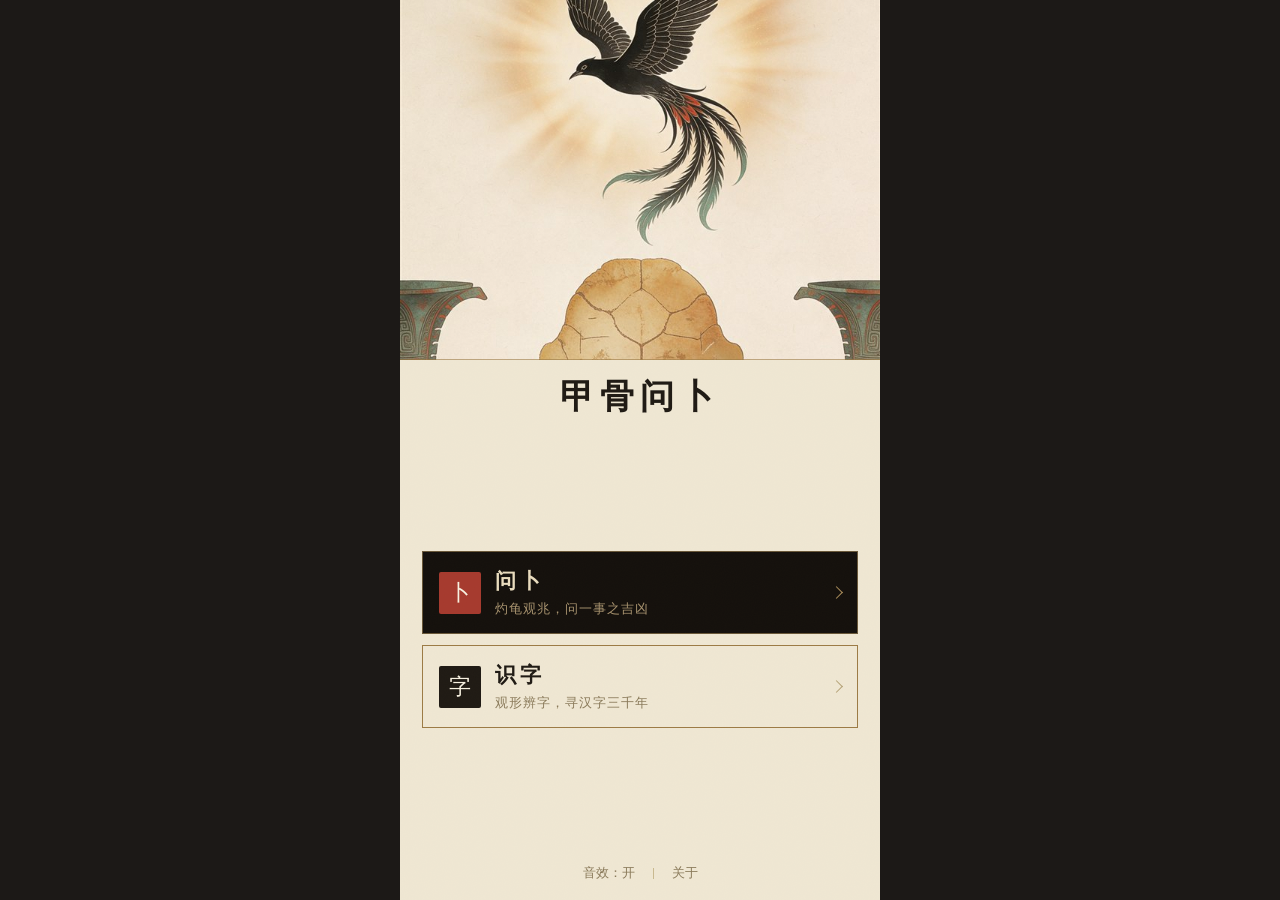
==== index.html @ 4c202cb7 "甲骨问卜：殷墟甲骨文互动 H5 初始提交 - 问卜：命龟/灼龟/卜辞三屏玄漆夜祭暗调，只问吉凶不算命 - 识字：12 字四选一 + 拓印 + 五阶段字形流变 - 零框架零外部 JS 库，两种 750x" ====
<!DOCTYPE html>
<html lang="zh-CN">
<head>
<meta charset="UTF-8">
<meta name="viewport" content="width=device-width, initial-scale=1.0, maximum-scale=1.0, user-scalable=no">
<title>甲骨问卜</title>
<link rel="stylesheet" href="css/style.css">
</head>
<body>
<div id="app">

  <!-- 首页 · 双门户 -->
  <section class="screen active" id="s-home">
    <div class="home-art">
      <img src="img/hero.jpg" alt="玄鸟与龟甲">
    </div>
    <div class="home-body">
      <div class="htitle">甲骨问卜</div>
      <div class="doors">
        <div class="door night-door" id="door-divine">
          <span class="dseal">卜</span>
          <div class="d-text"><b>问卜</b><span>灼龟观兆，问一事之吉凶</span></div>
        </div>
        <div class="door" id="door-quiz">
          <span class="dseal ink">字</span>
          <div class="d-text"><b>识字</b><span>观形辨字，寻汉字三千年</span></div>
        </div>
      </div>
      <div class="home-tools">
        <span id="btn-sound">音效：开</span><i></i><span id="btn-about">关于</span>
      </div>
    </div>
  </section>

  <!-- 问卜 · 命龟 -->
  <section class="screen night" id="s-d-ask">
    <div class="topline"><span class="go-home" id="ask-home">返回</span><span>问卜</span><span></span></div>
    <div class="steps"><span class="cur">命龟</span><i></i><span>灼龟</span><i></i><span>卜辞</span></div>
    <div class="d-lead">
      <h3>述所问于龟</h3>
      <p>殷人卜以决疑：先于心中默念所问之事，告于龟灵，谓之“命龟”。<br>
      所问止于你心，不必说出。可择一事类，随卜辞刻记。</p>
    </div>
    <div class="d-cats" id="d-cats"></div>
    <button class="btn ink" id="btn-charge">命 龟</button>
    <div class="d-foot">只问吉凶，不算命</div>
  </section>

  <!-- 问卜 · 灼龟 -->
  <section class="screen night" id="s-d-burn">
    <div class="burn-dim" id="burn-dim"></div>
    <div class="topline"><span id="burn-cat">问卜</span><span>灼龟</span><span></span></div>
    <div class="steps"><span class="done">命龟</span><i></i><span class="cur">灼龟</span><i></i><span>卜辞</span></div>
    <div class="q-prompt" id="burn-hint">按住龟甲，施以火炷</div>
    <div class="burn-stage" id="burn-stage">
      <span class="tk tl"></span><span class="tk tr"></span>
      <span class="tk bl"></span><span class="tk br"></span>
      <img class="burn-shell" src="img/shell-dark.jpg" alt="龟腹甲">
      <div class="heatglow"></div>
      <canvas class="burn-fx" id="burn-fx"></canvas>
      <svg class="burn-crack" id="burn-crack" viewBox="0 0 200 200" preserveAspectRatio="none"></svg>
      <i class="burn-flash" id="burn-flash"></i>
    </div>
    <div class="heat-meter" id="heat-meter"><i id="heat-fill"></i></div>
    <div class="burn-say" id="burn-verdict">
      <span class="bsay-prefix">占曰</span><span id="burn-verdict-v"></span>
    </div>
  </section>

  <!-- 问卜 · 卜辞 -->
  <section class="screen night" id="s-d-result">
    <div class="topline"><span class="go-home" id="oracle-home">返回</span><span>甲骨问卜·卜辞</span><span></span></div>
    <div class="steps"><span class="done">命龟</span><i></i><span class="done">灼龟</span><i></i><span class="cur">卜辞</span></div>
    <div class="oracle-bg"><img src="img/oracle-bg.jpg" alt="卜辞底"></div>
    <div class="oracle">
      <i class="o-pad"></i>
      <div class="o-meta" id="o-meta"></div>
      <div class="o-stage">
        <img src="img/shell-dark.jpg" alt="龟腹甲">
        <svg class="o-crack" id="o-crack" viewBox="0 0 200 200" preserveAspectRatio="none"></svg>
      </div>
      <div class="o-grade" id="o-grade">吉</div>
      <div class="o-text" id="o-text"></div>
      <i class="o-pad bot"></i>
    </div>
    <div class="o-tools">
      <button class="btn hair" id="btn-redivine">再占一次</button>
      <button class="btn hair" id="btn-to-quiz">去识字</button>
      <button class="btn ink" id="btn-save-oracle">保存卜辞</button>
    </div>
    <div class="d-foot">殷人卜以决疑。此为甲骨文化体验，非算命之断，吉凶在人。</div>
  </section>

  <!-- 答题 -->
  <section class="screen" id="s-quiz">
    <div class="topline"><span id="q-index">第 1 / 12 字</span><span id="q-score">已识 0 字</span></div>
    <div class="progress"><i id="q-progress"></i></div>
    <div class="q-prompt">观此甲骨之形，今日为何字？</div>
    <div class="glyph-card" id="q-glyph">
      <img class="shellbg" src="img/shell.jpg" alt="">
      <span class="tk tl"></span><span class="tk tr"></span>
      <span class="tk bl"></span><span class="tk br"></span>
      <div class="glyph-slot" id="q-glyph-slot"></div>
      <svg class="crack" viewBox="0 0 200 200" preserveAspectRatio="none">
        <path d="M100 8 L92 52 L108 86 L88 120 L104 158 L96 194"/>
        <path d="M92 52 L60 66 M108 86 L146 74 M88 120 L58 134 M104 158 L140 172"/>
      </svg>
    </div>
    <div class="opts" id="q-opts"></div>
  </section>

  <!-- 拓印 · 擦刮 -->
  <section class="screen" id="s-rub">
    <div class="topline"><span id="rub-index">拓 · 字</span><span>亲手拓印</span></div>
    <div class="progress"><i id="rub-progress"></i></div>
    <div class="q-prompt" id="rub-hint">以指涂抹龟甲墨拓，显出甲骨之形</div>
    <div class="rub-stage" id="rub-stage">
      <div class="glyph-card rub-base">
        <div class="glyph-slot" id="rub-glyph-slot"></div>
      </div>
      <canvas id="rub-canvas"></canvas>
    </div>
    <div class="opts" id="rub-opts" style="display:none;"></div>
  </section>

  <!-- 观变 · 字源时间轴 -->
  <section class="screen" id="s-evo">
    <div class="topline">
      <span class="evo-back" id="evo-skip">跳过</span>
      <span id="evo-era">商·甲骨</span>
      <span></span>
    </div>
    <div class="evo-stage" id="evo-stage">
      <div class="evo-glyph" id="evo-glyph"></div>
      <div class="evo-char-name">「<span id="evo-char"></span>」字之变</div>
    </div>
    <div class="evo-note" id="evo-note"></div>
    <div class="evo-rail" id="evo-rail"></div>
    <button class="btn hair" id="evo-done">继续寻踪</button>
  </section>

  <!-- 结果 -->
  <section class="screen" id="s-result">
    <div class="result-card">
      <img src="img/result.jpg" alt="">
      <div class="r-label">甲骨问卜·识字</div>
      <div class="r-grade" id="r-grade">大吉</div>
      <div class="r-score">识得 <b id="r-score">0</b> / <span id="r-total">12</span> 字</div>
      <div class="r-text" id="r-text"></div>
    </div>
    <div class="result-tools">
      <button class="btn hair" id="btn-replay">再寻一次</button>
      <button class="btn ink" id="btn-share">保存字鉴</button>
    </div>
    <div class="cross-link" id="btn-to-divine">去问卜</div>
  </section>

  <!-- 解说弹层（答题/拓印共用） -->
  <div class="explain-mask" id="e-mask">
    <div class="explain-sheet">
      <h4 id="e-title">卜象吉</h4>
      <p id="e-text"></p>
      <div class="explain-actions">
        <button class="btn hair" id="btn-evo">观字形之变</button>
        <button class="btn ink" id="btn-next">继续</button>
      </div>
    </div>
  </div>

</div>

<script src="js/glyphs.js"></script>
<script src="js/data.js"></script>
<script src="js/app.js"></script>
<script src="js/divine.js"></script>
</body>
</html>
---- css/style.css ----
/* 《甲骨问卜》—— 朱墨分职：纸 / 墨 / 骨白 / 青铜 / 朱砂 / 赭金
   朱砂只用于"卜"（评级、卜点、灼痕），青铜只用于确认，金只做发丝细线 */
:root{
  --paper:#EFE7D3; --ink:#1F1A14; --bone:#F7F1E1;
  --bronze:#2F6E6A; --cinnabar:#A63A2E; --gold:#9C7B45;
  --serif:"Noto Serif SC","Source Han Serif SC","STKaiti","KaiTi","SimSun",serif;
  --sans:"Noto Sans SC","Source Han Sans SC","Microsoft YaHei",sans-serif;
}
*{margin:0;padding:0;box-sizing:border-box;-webkit-tap-highlight-color:transparent;}
html,body{height:100%;}
body{
  background:#1c1917; color:var(--ink); display:flex; justify-content:center;
}
#app{
  width:100%; max-width:480px; min-height:100dvh; position:relative; overflow:hidden;
  background:var(--paper); font-family:var(--serif);
}
/* 细宣纸肌理（SVG 噪声，极淡） */
#app::before{content:"";position:absolute;inset:0;pointer-events:none;opacity:.5;z-index:2;
  background-image:url("data:image/svg+xml,%3Csvg xmlns='http://www.w3.org/2000/svg' width='160' height='160'%3E%3Cfilter id='n'%3E%3CfeTurbulence type='fractalNoise' baseFrequency='0.9' numOctaves='2'/%3E%3CfeColorMatrix values='0 0 0 0 0.45 0 0 0 0 0.36 0 0 0 0 0.2 0 0 0 0.04 0'/%3E%3C/filter%3E%3Crect width='100%25' height='100%25' filter='url(%23n)'/%3E%3C/svg%3E");}
.screen{position:absolute;inset:0;display:none;flex-direction:column;padding:22px 22px 26px;
  animation:screenIn .35s ease;z-index:1;overflow-y:auto;}
.screen.active{display:flex;}
@keyframes screenIn{from{opacity:0;}to{opacity:1;}}

/* 通用构件 */
.topline{display:flex;justify-content:space-between;align-items:center;font-size:12.5px;color:#8a7a5a;
  letter-spacing:.12em;position:relative;z-index:3;}
.progress{height:2px;background:rgba(156,123,69,.28);overflow:hidden;margin:13px 0 4px;
  position:relative;z-index:3;}
.progress i{display:block;height:100%;background:var(--gold);width:0;transition:width .4s ease;}
.btn{
  display:block;width:100%;padding:16px;border:1px solid transparent;border-radius:2px;cursor:pointer;
  font-size:17px;letter-spacing:.3em;text-indent:.3em;font-family:var(--serif);
  position:relative;z-index:3;transition:opacity .12s;}
.btn:active{opacity:.8;}
.btn.ink{background:var(--ink);color:var(--bone);}
.btn.hair{background:transparent;color:var(--ink);border-color:var(--gold);letter-spacing:.22em;
  text-indent:.22em;}

/* 首页 —— 全出血主视觉 + 双门户，唯一的入场编排 */
#s-home{padding:0;}
.home-art{height:40vh;overflow:hidden;position:relative;z-index:3;}
.home-art::after{content:"";position:absolute;left:0;right:0;bottom:0;height:1px;
  background:rgba(156,123,69,.6);}
.home-art img{width:100%;height:100%;object-fit:cover;object-position:center 30%;
  animation:artIn 1.1s cubic-bezier(.2,.7,.2,1) both;}
@keyframes artIn{from{transform:scale(1.08);}to{transform:none;}}
.home-body{flex:1;display:flex;flex-direction:column;justify-content:space-between;
  padding:20px 22px 18px;position:relative;z-index:3;}
.htitle{font-size:34px;font-weight:900;letter-spacing:.18em;color:var(--ink);line-height:1;
  text-align:center;animation:rise .55s .2s cubic-bezier(.2,.7,.2,1) both;}
.doors{display:flex;flex-direction:column;gap:11px;
  animation:rise .55s .34s cubic-bezier(.2,.7,.2,1) both;}
.door{display:flex;align-items:center;gap:14px;padding:15px 16px;
  border:1px solid var(--gold);cursor:pointer;user-select:none;transition:transform .12s,opacity .12s;}
.door::after{content:"";width:8px;height:8px;flex:none;margin-left:auto;align-self:center;
  border-top:1px solid #b3a074;border-right:1px solid #b3a074;transform:rotate(45deg);}
.door:active{transform:translateY(1px);opacity:.75;}
.dseal{width:42px;height:42px;flex:none;background:var(--cinnabar);color:var(--bone);
  display:flex;align-items:center;justify-content:center;font-size:22px;border-radius:2px;}
.dseal.ink{background:var(--ink);}
.d-text b{display:block;font-size:21px;letter-spacing:.18em;margin-bottom:4px;}
.d-text span{font-size:12.5px;color:#8a7a5a;letter-spacing:.08em;}
.home-tools{display:flex;justify-content:center;align-items:center;
  font-size:12.5px;color:#8a7a5a;
  animation:rise .55s .48s cubic-bezier(.2,.7,.2,1) both;}
.home-tools span{padding:0 18px;cursor:pointer;}
.home-tools i{width:1px;height:11px;background:#c9b98f;font-style:normal;}
@keyframes rise{from{opacity:0;transform:translateY(14px);}to{opacity:1;transform:none;}}

/* 问卜 · 命龟 */
.go-home{cursor:pointer;color:#a08a5e;}
.d-lead h3{font-size:23px;letter-spacing:.12em;margin:28px 0 14px;}
.d-lead p{font-size:14.5px;line-height:2.1;color:#5d4f36;}
.d-cats{display:grid;grid-template-columns:repeat(3,1fr);gap:10px;margin:28px 0;}
.cat{padding:14px 0;text-align:center;border:1px solid var(--gold);font-size:16px;
  background:transparent;cursor:pointer;color:var(--ink);font-family:var(--serif);
  transition:background .2s,color .2s,border-color .2s;}
.cat:active{transform:translateY(1px);}
.cat.on{background:var(--ink);color:var(--bone);border-color:var(--ink);}
#btn-charge{margin-top:auto;}
.d-foot{font-size:12px;color:#9a8760;text-align:center;margin-top:14px;line-height:1.8;
  position:relative;z-index:3;}

/* 三步进度：命龟 → 灼龟 → 卜辞 */
.steps{display:flex;align-items:center;justify-content:center;gap:9px;margin-top:13px;
  font-size:11.5px;letter-spacing:.22em;color:#bcaf92;font-family:var(--serif);
  position:relative;z-index:3;}
.steps i{width:16px;height:1px;background:#ccbe99;font-style:normal;}
.steps .done{color:#9a8c6b;}
.steps .cur{color:var(--cinnabar);font-weight:700;}

/* 问卜 · 灼龟 */
/* 环境压暗：加热/裂后，四周暗下，视线聚于龟甲 */
.burn-dim{position:absolute;left:-22px;right:-22px;top:-22px;bottom:-22px;pointer-events:none;
  opacity:0;transition:opacity .55s ease;z-index:0;
  background:radial-gradient(circle at 50% 47%,transparent 26%,
    rgba(33,25,17,.14) 48%,rgba(24,18,12,.30) 76%,rgba(17,12,8,.40) 100%);}
#s-d-burn.heating .burn-dim,#s-d-burn.fired .burn-dim{opacity:1;}

.burn-stage{position:relative;width:min(72vw,300px);aspect-ratio:1;margin:26px auto 0;
  border:1px solid rgba(156,123,69,.55);touch-action:none;user-select:none;}
.burn-stage .tk{border-color:rgba(156,123,69,.85);}
.burn-shell{position:absolute;inset:0;width:100%;height:100%;object-fit:contain;
  mix-blend-mode:multiply;}
/* 火光：多层暖色，screen 透叠；加热时呼吸明灭 */
.heatglow{position:absolute;inset:0;opacity:0;pointer-events:none;transition:opacity .3s;
  mix-blend-mode:screen;z-index:2;
  background:radial-gradient(circle at 50% 72%,rgba(255,238,196,.92) 0%,rgba(240,150,60,.55) 17%,
    rgba(166,58,46,.30) 38%,transparent 62%);}
#s-d-burn.heating .heatglow{opacity:1;animation:heatflick .24s ease-in-out infinite alternate;}
/* 火裂之后：余光不退，留半盏暖 */
#s-d-burn.fired .heatglow{opacity:.5;}
@keyframes heatflick{from{transform:scale(1);opacity:.86}to{transform:scale(1.045);opacity:1}}
/* 火星 / 烟雾粒子层 */
.burn-fx{position:absolute;inset:0;width:100%;height:100%;z-index:4;pointer-events:none;}
.burn-crack,.o-crack{position:absolute;inset:0;width:100%;height:100%;z-index:5;}
/* 三层灼热裂纹：辉光 / 朱砂 / 白炽核心 */
.hc{fill:none;stroke-dasharray:300;stroke-dashoffset:300;stroke-linecap:round;stroke-linejoin:round;}
.hc-glow{stroke:rgba(214,96,42,.5);stroke-width:6;filter:blur(3px);}
.hc-mid{stroke:var(--cinnabar);stroke-width:2.8;}
.hc-core{stroke:#FFE6B0;stroke-width:1.1;}
.hc.draw{animation:crackdraw .5s ease forwards;}
/* 点火一瞬：闪光 + 震屏 */
.burn-flash{position:absolute;inset:0;opacity:0;pointer-events:none;z-index:6;
  background:radial-gradient(circle at 50% 60%,rgba(255,244,214,.95),
    rgba(230,120,50,.4) 45%,transparent 75%);}
.burn-flash.fire{animation:flash .8s ease-out;}
@keyframes flash{0%{opacity:0}7%{opacity:1}100%{opacity:0}}
.burn-stage.shake{animation:stageShake .55s cubic-bezier(.36,.07,.19,.97);}
@keyframes stageShake{
  10%,90%{transform:translate(-1px,0)}20%,80%{transform:translate(2px,1px)}
  30%,50%,70%{transform:translate(-3px,-1px)}40%,60%{transform:translate(3px,1px)}}
.burn-say{display:flex;justify-content:center;align-items:baseline;gap:14px;margin-top:20px;
  opacity:0;position:relative;z-index:3;}
.burn-say.show{animation:glyphIn .5s ease both;}
.bsay-prefix{font-size:19px;color:var(--gold);letter-spacing:.2em;}
.burn-say #burn-verdict-v{font-size:64px;color:var(--cinnabar);font-weight:900;line-height:1;}
.heat-meter{height:2px;background:rgba(156,123,69,.25);margin-top:16px;position:relative;z-index:3;
  transition:opacity .3s;}
.heat-meter i{display:block;height:100%;background:var(--cinnabar);width:0;}
#s-d-burn.heating .heat-meter i{transition:width 1.25s linear;width:100%;
  background:linear-gradient(90deg,#C97B3E,#A63A2E);box-shadow:0 0 6px rgba(214,96,42,.8);}

/* 问卜 · 卜辞（Seedream 底图：上玄鸟 / 中灼晕 / 下山纹铜边） */
.oracle-bg{position:absolute;inset:0;z-index:0;}
.oracle-bg img{width:100%;height:100%;object-fit:cover;}
/* 不设 z-index：避免形成堆叠上下文，保证 shell 的 multiply 能与底图混合 */
.oracle{flex:1;display:flex;flex-direction:column;align-items:center;justify-content:flex-start;
  position:relative;}
.o-meta,.o-grade,.o-text{position:relative;}
.o-pad{flex:.9;}
.o-pad.bot{flex:1;}
.o-meta{font-size:13.5px;color:#7a6745;letter-spacing:.1em;}
.o-stage{position:relative;width:min(56vw,220px);aspect-ratio:1;margin-top:12px;}
.o-stage img{position:absolute;inset:0;width:100%;height:100%;object-fit:contain;
  mix-blend-mode:multiply;}
.o-crack path{fill:none;stroke:var(--cinnabar);stroke-width:2.8;stroke-linecap:round;}
.o-grade{font-size:92px;color:var(--cinnabar);font-weight:900;line-height:1;margin-top:18px;}
.o-text{font-size:14px;color:#43351e;line-height:2;text-align:center;padding:0 8px;margin-top:10px;}
.o-tools{display:flex;gap:10px;position:relative;z-index:3;margin-top:6px;}
.o-tools .btn{flex:1;font-size:14px;padding:14px 4px;letter-spacing:.1em;text-indent:.1em;}

/* 识字结果 → 问卜导流 */
.cross-link{text-align:center;font-size:13.5px;color:#a08a5e;margin-top:18px;cursor:pointer;
  letter-spacing:.15em;}

/* 答题 */
#s-quiz .glyph-card{margin-top:auto;}
#s-quiz .opts{margin-top:auto;}
.q-prompt{font-size:16px;color:#5d4f36;letter-spacing:.08em;margin:14px 0 6px;
  font-family:var(--serif);position:relative;z-index:3;}
.glyph-card{
  width:100%;max-width:356px;aspect-ratio:1;margin:10px auto 0;position:relative;flex:none;
  border:1px solid rgba(156,123,69,.55);background:transparent;z-index:3;
  display:flex;align-items:center;justify-content:center;}
.glyph-card .shellbg{position:absolute;inset:0;width:100%;height:100%;object-fit:contain;}
.glyph-slot{position:relative;z-index:2;width:100%;height:100%;display:flex;
  align-items:center;justify-content:center;}
.glyph-slot svg{width:62%;color:#2a2013;animation:glyphIn .5s cubic-bezier(.2,.8,.3,1.1);}
@keyframes glyphIn{from{opacity:0;transform:scale(.8);}to{opacity:1;transform:none;}}
/* 图版四角刻符 */
.tk{position:absolute;width:14px;height:14px;border:0 solid var(--ink);z-index:4;
  pointer-events:none;}
.tk.tl{top:-5px;left:-5px;border-top-width:1.5px;border-left-width:1.5px;}
.tk.tr{top:-5px;right:-5px;border-top-width:1.5px;border-right-width:1.5px;}
.tk.bl{bottom:-5px;left:-5px;border-bottom-width:1.5px;border-left-width:1.5px;}
.tk.br{bottom:-5px;right:-5px;border-bottom-width:1.5px;border-right-width:1.5px;}
.glyph-card.correct{border-color:var(--bronze);}
.glyph-card.correct .tk{border-color:var(--bronze);}
.glyph-card.wrong{animation:shake .35s;}
@keyframes shake{0%,100%{transform:translateX(0);}25%{transform:translateX(-7px);}75%{transform:translateX(7px);}}
/* 灼兆裂纹：朱砂所绘，即"卜"之形 */
.crack{position:absolute;inset:0;z-index:3;opacity:0;pointer-events:none;}
.glyph-card.correct .crack{opacity:1;}
.crack path{fill:none;stroke:var(--cinnabar);stroke-width:2;stroke-linecap:round;
  stroke-dasharray:300;stroke-dashoffset:300;animation:crackdraw .5s ease forwards;}
@keyframes crackdraw{to{stroke-dashoffset:0;}}

/* 选项：发丝线网格，无圆角 */
.opts{display:grid;grid-template-columns:1fr 1fr;gap:1px;margin-top:auto;
  background:rgba(156,123,69,.5);border:1px solid rgba(156,123,69,.5);
  position:relative;z-index:3;}
.opt{
  padding:17px 0;text-align:center;font-size:22px;cursor:pointer;border:none;
  background:var(--paper);color:var(--ink);font-family:var(--serif);transition:opacity .12s;}
.opt:active{opacity:.82;}
.opt.right{background:var(--bronze);color:var(--bone);}
.opt.bad{background:var(--cinnabar);color:var(--bone);}
.opt.lock{pointer-events:none;}
.opt.lock:not(.right):not(.bad){opacity:.45;}

/* 解说弹层 */
.explain-mask{position:absolute;inset:0;background:rgba(20,16,10,.55);display:none;
  align-items:flex-end;z-index:20;}
.explain-mask.show{display:flex;animation:screenIn .3s;}
.explain-sheet{width:100%;background:var(--paper);padding:24px 24px 28px;
  border-top:2px solid var(--gold);animation:up .35s ease;}
@keyframes up{from{transform:translateY(40px);}to{transform:none;}}
.explain-sheet h4{font-size:15px;color:var(--cinnabar);letter-spacing:.25em;margin-bottom:10px;
  font-weight:700;font-family:var(--serif);}
.explain-sheet p{font-size:15.5px;line-height:1.9;color:#4a3c24;margin-bottom:16px;}
.explain-actions{display:flex;gap:12px;}
.explain-actions .btn{flex:1;font-size:15px;padding:14px;z-index:1;}

/* 拓印 —— 全场墨黑，拓白显形，全篇唯一高光 */
#s-rub{background:var(--ink);color:var(--bone);}
#s-rub .topline{color:rgba(247,241,225,.6);}
#s-rub .progress{background:rgba(247,241,225,.18);}
#s-rub .progress i{background:var(--bronze);}
#s-rub .q-prompt{color:rgba(247,241,225,.82);}
.rub-stage{position:relative;width:100%;max-width:356px;height:48vh;margin:auto;
  border:1px solid rgba(247,241,225,.35);background:var(--ink);z-index:3;}
.rub-stage .glyph-card{position:absolute;inset:0;margin:0;max-width:none;border:none;background:var(--ink);}
.rub-stage .glyph-slot svg{width:60%;color:var(--bone);}
#rub-canvas{position:absolute;inset:0;width:100%;height:100%;z-index:4;touch-action:none;cursor:crosshair;}
#s-rub .opts{background:rgba(247,241,225,.25);border-color:rgba(247,241,225,.25);}
#s-rub .opt{background:var(--ink);color:var(--bone);}

/* 观变 */
.evo-back{cursor:pointer;color:#a08a5e;}
.evo-stage{flex:1;display:flex;flex-direction:column;align-items:center;justify-content:center;gap:18px;}
.evo-glyph{width:min(72vw,300px);height:min(72vw,300px);display:flex;align-items:center;justify-content:center;
  color:var(--ink);position:relative;z-index:3;}
.evo-glyph svg{width:100%;height:100%;animation:glyphIn .4s ease;}
.evo-glyph span.txt{font-size:140px;line-height:1;animation:glyphIn .4s ease;}
.evo-glyph span.txt.li{font-family:"STLiti","LiSu","KaiTi",serif;font-weight:600;}
.evo-glyph span.txt.kai{font-family:"STKaiti","KaiTi","Noto Serif SC",serif;}
.evo-char-name{font-size:15px;color:#8a7a5a;letter-spacing:.2em;}
.evo-note{font-size:13.5px;line-height:1.9;color:#5d4f36;text-align:left;
  border-left:2px solid var(--bronze);padding:2px 0 2px 12px;margin:0 0 18px;
  font-family:var(--serif);position:relative;z-index:3;}
.evo-rail{display:flex;justify-content:space-between;align-items:flex-start;margin-bottom:20px;
  position:relative;z-index:3;}
.evo-rail::before{content:"";position:absolute;top:12px;left:10%;right:10%;height:1px;
  background:rgba(156,123,69,.4);}
.evo-node{flex:1;text-align:center;cursor:pointer;position:relative;z-index:1;}
.evo-node i{display:block;width:24px;height:24px;border-radius:50%;background:var(--paper);
  border:1.5px solid var(--gold);margin:0 auto 7px;font-style:normal;font-size:11.5px;
  line-height:21px;color:#9a8760;transition:all .2s;}
.evo-node span{font-size:10.5px;color:#9a8760;font-family:var(--serif);}
.evo-node.on i{background:var(--bronze);border-color:var(--bronze);color:var(--bone);}
.evo-node.on span{color:var(--bronze);font-weight:600;}
#evo-done{font-size:15px;padding:14px;}

/* 结果 —— 卷轴如卜辞，判词竖排 */
#s-result{justify-content:center;}
.result-card{
  padding:38px 30px 34px;text-align:center;position:relative;overflow:hidden;
  min-height:440px;display:flex;flex-direction:column;justify-content:center;z-index:3;}
.result-card img{position:absolute;inset:0;width:100%;height:100%;object-fit:cover;z-index:0;}
.result-card > *{position:relative;z-index:1;}
.result-card .r-label{font-size:12.5px;letter-spacing:.3em;color:#7a6745;font-family:var(--serif);}
.result-card .r-grade{font-size:68px;color:var(--cinnabar);margin:12px 0;letter-spacing:.16em;
  font-family:var(--serif);font-weight:900;line-height:1.1;}
.result-card .r-score{font-size:15px;color:#5d4f36;line-height:2;}
.result-card .r-text{writing-mode:vertical-rl;height:116px;margin:16px auto 0;
  font-size:15px;color:#43351e;line-height:1.9;font-family:var(--serif);}
.result-tools{display:flex;gap:12px;margin-top:18px;position:relative;z-index:3;}
.result-tools .btn{flex:1;font-size:15px;letter-spacing:.2em;text-indent:.2em;padding:14px;}

/* ============================================================
   问卜三屏 · 「玄漆夜祭」深色方案
   白日识字（浅纸）／夜阑问卜（玄漆）；老师：底色要沉、要有神秘感
   ============================================================ */
.night{
  --n-base:#17120E; --n-halo:#2A1F16; --n-edge:#0D0A07;
  --n-text:#E9DCBE; --n-sub:#A8936F; --n-faint:#84735A;
  --n-line:rgba(176,146,94,.5); --n-cinnabar:#C64A34;
  background:radial-gradient(circle at 50% 44%,var(--n-halo) 0%,var(--n-base) 56%,var(--n-edge) 100%);
}
/* 深底细噪：如骨屑微光（#app::before 的暗噪在深底上不可见） */
.night::before{content:"";position:absolute;inset:0;pointer-events:none;opacity:.05;z-index:0;
  background-image:url("data:image/svg+xml,%3Csvg xmlns='http://www.w3.org/2000/svg' width='160' height='160'%3E%3Cfilter id='n'%3E%3CfeTurbulence type='fractalNoise' baseFrequency='0.9' numOctaves='2'/%3E%3CfeColorMatrix values='0 0 0 0 0.91 0 0 0 0 0.86 0 0 0 0 0.75 0 0 0 0.5 0'/%3E%3C/filter%3E%3Crect width='100%25' height='100%25' filter='url(%23n)'/%3E%3C/svg%3E");}

/* 龟甲合成翻转：黑底 screen 消去，骨甲如在暗中受火自明 */
.night .burn-shell,.night .o-stage img{mix-blend-mode:screen;}

/* 顶栏 / 返回 / 步骤 */
.night .topline{color:var(--n-sub);}
.night .go-home{color:var(--n-sub);}
.night .steps{color:#7d6f55;}
.night .steps i{background:rgba(176,146,94,.45);}
.night .steps .done{color:#8a7a5c;}
.night .steps .cur{color:var(--n-cinnabar);}

/* 命龟：标题骨白、释文暖金；事类片选中如点亮的骨片 */
.night .d-lead h3{color:var(--n-text);}
.night .d-lead p{color:var(--n-sub);}
.night .cat{border-color:var(--n-line);color:var(--n-text);}
.night .cat.on{background:var(--n-text);color:var(--n-base);border-color:var(--n-text);}

/* 按钮：主按钮朱砂祭印；发丝按钮暖金描边骨白字 */
.night .btn.ink{background:var(--n-cinnabar);color:var(--n-text);}
.night .btn.hair{color:var(--n-text);border-color:var(--n-line);}
.night .d-foot{color:var(--n-faint);}

/* 灼龟：甲框与刻痕收为暗金；暗角在玄漆上再沉一层 */
.night .burn-stage{border-color:var(--n-line);}
.night .burn-stage .tk{border-color:rgba(176,146,94,.8);}
.night .burn-dim{background:radial-gradient(circle at 50% 47%,transparent 22%,
  rgba(10,7,4,.25) 50%,rgba(8,6,3,.55) 78%,rgba(6,4,2,.72) 100%);}

/* 裂纹三层在暗底提亮：辉光暖、朱砂烈、核心白炽（核心层不变） */
.night .hc-glow{stroke:rgba(224,120,56,.55);}
.night .hc-mid{stroke:var(--n-cinnabar);}
.night .o-crack path{stroke:var(--n-cinnabar);}

/* 火候环 / 占曰 */
.night .heat-meter{background:rgba(176,146,94,.22);}
.night .bsay-prefix{color:var(--n-sub);}
.night .burn-say #burn-verdict-v{color:var(--n-cinnabar);}

/* 卜辞 */
.night .o-meta{color:var(--n-sub);}
.night .o-grade{color:var(--n-cinnabar);}
.night .o-text{color:var(--n-text);}

/* 首页 · 问卜门户的夜祭预告：玄漆黑面板 */
.night-door{background:#14100C;border-color:rgba(176,146,94,.55);}
.night-door .d-text b{color:var(--n-text, #E9DCBE);}
.night-door .d-text span{color:#A8936F;}
.night-door::after{border-top-color:#B0925E;border-right-color:#B0925E;}

/* 尊重减弱动效偏好 */
@media (prefers-reduced-motion: reduce){
  *,*::before,*::after{animation-duration:.01ms !important;animation-delay:0 !important;
    transition-duration:.01ms !important;}
}
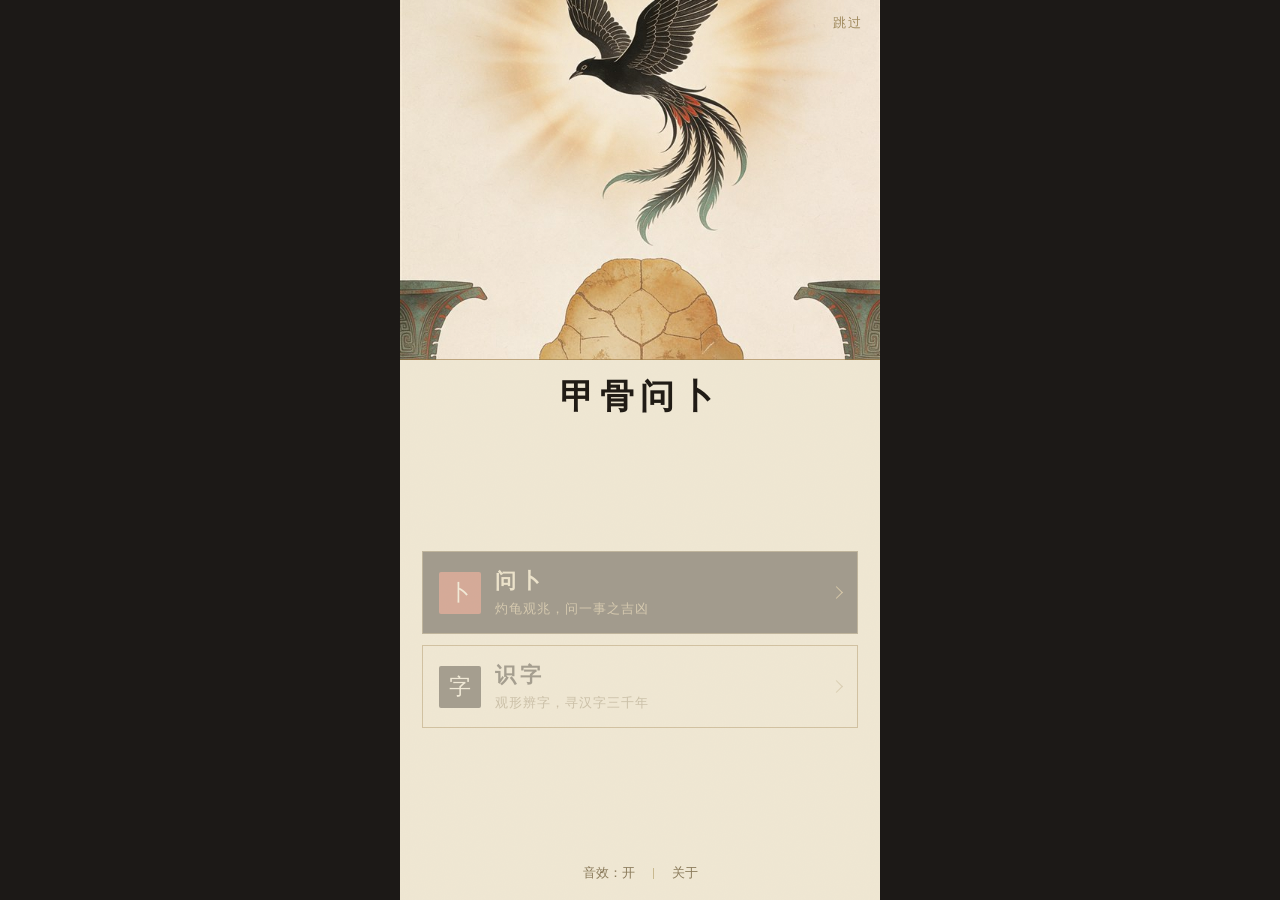
==== commit 417f222e: "汉隶字形史料校正：居延汉简替换北周碑，明/河解说依字源重写 - 山字隶书改用汉代居延汉简（原误标华山神庙碑，实为北周天和二年碑） - 明解说改为朙（囧+月，月光透窗），与甲骨/金文/小篆字形一致 - " ====
--- a/index.html
+++ b/index.html
@@ -10,9 +10,11 @@
 <div id="app">
 
   <!-- 首页 · 双门户 -->
-  <section class="screen active" id="s-home">
+  <section class="screen active intro" id="s-home">
+    <span class="intro-skip" id="intro-skip">跳过</span>
     <div class="home-art">
-      <img src="img/hero.jpg" alt="玄鸟与龟甲">
+      <img class="hero-layer l-ground" src="img/hero.jpg" alt="">
+      <img class="hero-layer l-bird" src="img/hero.jpg" alt="玄鸟">
     </div>
     <div class="home-body">
       <div class="htitle">甲骨问卜</div>
@@ -101,11 +103,13 @@
       <span class="tk tl"></span><span class="tk tr"></span>
       <span class="tk bl"></span><span class="tk br"></span>
       <div class="glyph-slot" id="q-glyph-slot"></div>
+      <span class="kaishu" id="q-kaishu"></span>
       <svg class="crack" viewBox="0 0 200 200" preserveAspectRatio="none">
         <path d="M100 8 L92 52 L108 86 L88 120 L104 158 L96 194"/>
         <path d="M92 52 L60 66 M108 86 L146 74 M88 120 L58 134 M104 158 L140 172"/>
       </svg>
     </div>
+    <div class="q-tip" id="q-tip"></div>
     <div class="opts" id="q-opts"></div>
   </section>
 
@@ -131,7 +135,7 @@
       <span></span>
     </div>
     <div class="evo-stage" id="evo-stage">
-      <div class="evo-glyph" id="evo-glyph"></div>
+      <div class="evo-carousel" id="evo-carousel"></div>
       <div class="evo-char-name">「<span id="evo-char"></span>」字之变</div>
     </div>
     <div class="evo-note" id="evo-note"></div>
@@ -167,6 +171,15 @@
     </div>
   </div>
 
+  <!-- 字鉴收藏卡预览（长按图片保存） -->
+  <div class="card-mask" id="card-mask">
+    <div class="card-preview">
+      <p class="card-hint">长按图片，保存字鉴</p>
+      <a id="card-link" download="甲骨问卜-字鉴.jpg"><img id="card-img" alt="识字字鉴"></a>
+      <span class="card-close" id="card-close">收起</span>
+    </div>
+  </div>
+
 </div>
 
 <script src="js/glyphs.js"></script>
--- a/css/style.css
+++ b/css/style.css
@@ -43,15 +43,17 @@
 .home-art{height:40vh;overflow:hidden;position:relative;z-index:3;}
 .home-art::after{content:"";position:absolute;left:0;right:0;bottom:0;height:1px;
   background:rgba(156,123,69,.6);}
-.home-art img{width:100%;height:100%;object-fit:cover;object-position:center 30%;
-  animation:artIn 1.1s cubic-bezier(.2,.7,.2,1) both;}
-@keyframes artIn{from{transform:scale(1.08);}to{transform:none;}}
+/* 同图双层：同 src 同裁切，仅显示区域不同（接缝在玄鸟与龟甲间的空白带），
+   分别承担“玄鸟飞入”与“山河龟甲浮起”；重叠像素一致，无拼接痕 */
+.hero-layer{position:absolute;inset:0;width:100%;height:100%;object-fit:cover;
+  object-position:center 30%;}
+.l-bird{clip-path:inset(0 0 32% 0);}
+.l-ground{clip-path:inset(62% 0 0 0);}
 .home-body{flex:1;display:flex;flex-direction:column;justify-content:space-between;
   padding:20px 22px 18px;position:relative;z-index:3;}
 .htitle{font-size:34px;font-weight:900;letter-spacing:.18em;color:var(--ink);line-height:1;
-  text-align:center;animation:rise .55s .2s cubic-bezier(.2,.7,.2,1) both;}
-.doors{display:flex;flex-direction:column;gap:11px;
-  animation:rise .55s .34s cubic-bezier(.2,.7,.2,1) both;}
+  text-align:center;}
+.doors{display:flex;flex-direction:column;gap:11px;transition:opacity .4s ease;}
 .door{display:flex;align-items:center;gap:14px;padding:15px 16px;
   border:1px solid var(--gold);cursor:pointer;user-select:none;transition:transform .12s,opacity .12s;}
 .door::after{content:"";width:8px;height:8px;flex:none;margin-left:auto;align-self:center;
@@ -63,11 +65,29 @@
 .d-text b{display:block;font-size:21px;letter-spacing:.18em;margin-bottom:4px;}
 .d-text span{font-size:12.5px;color:#8a7a5a;letter-spacing:.08em;}
 .home-tools{display:flex;justify-content:center;align-items:center;
-  font-size:12.5px;color:#8a7a5a;
-  animation:rise .55s .48s cubic-bezier(.2,.7,.2,1) both;}
+  font-size:12.5px;color:#8a7a5a;}
 .home-tools span{padding:0 18px;cursor:pointer;}
 .home-tools i{width:1px;height:11px;background:#c9b98f;font-style:normal;}
 @keyframes rise{from{opacity:0;transform:translateY(14px);}to{opacity:1;transform:none;}}
+
+/* 首页开场（仅 .intro 在场上时生效；总时长 2.5s）：
+   玄鸟远飞入(0–1s) → 山河龟甲浮起(.3–1.3s) → 标题末淡入(1.8–2.3s)。
+   动画期间门户半透明不可点；结束或跳过后一切回归终态 */
+.intro-skip{display:none;position:absolute;top:14px;right:16px;z-index:10;
+  color:#a08a5e;font-size:13px;letter-spacing:.2em;cursor:pointer;
+  font-family:var(--serif);}
+#s-home.intro .intro-skip{display:block;}
+#s-home.intro .l-bird{opacity:0;transform:scale(.5);transform-origin:50% 28%;
+  animation:birdIn 1s cubic-bezier(.2,.7,.2,1) forwards;}
+#s-home.intro .l-ground{opacity:0;transform:translateY(50px);
+  animation:groundUp 1s cubic-bezier(.2,.7,.2,1) .3s forwards;}
+#s-home.intro .htitle{opacity:0;animation:titleIn .5s ease 1.8s forwards;}
+#s-home.intro .doors{opacity:.35;pointer-events:none;}
+@keyframes birdIn{from{opacity:0;transform:scale(.5);}
+  to{opacity:1;transform:scale(1);}}
+@keyframes groundUp{from{opacity:0;transform:translateY(50px);}
+  to{opacity:1;transform:none;}}
+@keyframes titleIn{to{opacity:1;}}
 
 /* 问卜 · 命龟 */
 .go-home{cursor:pointer;color:#a08a5e;}
@@ -104,14 +124,32 @@
 .burn-stage .tk{border-color:rgba(156,123,69,.85);}
 .burn-shell{position:absolute;inset:0;width:100%;height:100%;object-fit:contain;
   mix-blend-mode:multiply;}
-/* 火光：多层暖色，screen 透叠；加热时呼吸明灭 */
+/* 火光：多层暖色，screen 透叠。
+   阶段1：橙红火光自龟甲中心向外扩散（scale .18→1，1s）；
+   ::before 深红底焰先显后退（深红→橙红升温），满 1s 后转为呼吸明灭 */
 .heatglow{position:absolute;inset:0;opacity:0;pointer-events:none;transition:opacity .3s;
   mix-blend-mode:screen;z-index:2;
-  background:radial-gradient(circle at 50% 72%,rgba(255,238,196,.92) 0%,rgba(240,150,60,.55) 17%,
+  background:radial-gradient(circle at 50% 60%,rgba(255,238,196,.92) 0%,rgba(240,150,60,.55) 17%,
     rgba(166,58,46,.30) 38%,transparent 62%);}
-#s-d-burn.heating .heatglow{opacity:1;animation:heatflick .24s ease-in-out infinite alternate;}
+.heatglow::before{content:"";position:absolute;inset:0;opacity:0;transform:scale(.25);
+  transform-origin:50% 60%;
+  background:radial-gradient(circle at 50% 60%,rgba(168,40,30,.78) 0%,
+    rgba(120,24,20,.42) 42%,transparent 68%);}
+#s-d-burn.heating .heatglow{opacity:1;transform-origin:50% 60%;
+  animation:heatgrow 1s cubic-bezier(.25,.7,.3,1) forwards,
+    heatflick .24s ease-in-out 1s infinite alternate;}
+#s-d-burn.heating .heatglow::before{animation:redgrow 1s ease forwards;}
 /* 火裂之后：余光不退，留半盏暖 */
 #s-d-burn.fired .heatglow{opacity:.5;}
+@keyframes heatgrow{
+  0%{transform:scale(.18);opacity:0;}
+  12%{opacity:.9;}
+  55%{transform:scale(.72);opacity:.95;}
+  100%{transform:scale(1);opacity:1;}}
+@keyframes redgrow{
+  0%{transform:scale(.25);opacity:.92;}
+  70%{opacity:.5;}
+  100%{transform:scale(1);opacity:.26;}}
 @keyframes heatflick{from{transform:scale(1);opacity:.86}to{transform:scale(1.045);opacity:1}}
 /* 火星 / 烟雾粒子层 */
 .burn-fx{position:absolute;inset:0;width:100%;height:100%;z-index:4;pointer-events:none;}
@@ -124,9 +162,9 @@
 .hc.draw{animation:crackdraw .5s ease forwards;}
 /* 点火一瞬：闪光 + 震屏 */
 .burn-flash{position:absolute;inset:0;opacity:0;pointer-events:none;z-index:6;
-  background:radial-gradient(circle at 50% 60%,rgba(255,244,214,.95),
-    rgba(230,120,50,.4) 45%,transparent 75%);}
-.burn-flash.fire{animation:flash .8s ease-out;}
+  background:radial-gradient(circle at 50% 58%,rgba(255,252,242,1) 0%,
+    rgba(255,238,186,.82) 30%,rgba(242,156,72,.4) 60%,transparent 82%);}
+.burn-flash.fire{animation:flash .6s ease-out;}
 @keyframes flash{0%{opacity:0}7%{opacity:1}100%{opacity:0}}
 .burn-stage.shake{animation:stageShake .55s cubic-bezier(.36,.07,.19,.97);}
 @keyframes stageShake{
@@ -140,7 +178,7 @@
 .heat-meter{height:2px;background:rgba(156,123,69,.25);margin-top:16px;position:relative;z-index:3;
   transition:opacity .3s;}
 .heat-meter i{display:block;height:100%;background:var(--cinnabar);width:0;}
-#s-d-burn.heating .heat-meter i{transition:width 1.25s linear;width:100%;
+#s-d-burn.heating .heat-meter i{transition:width 2s linear;width:100%;
   background:linear-gradient(90deg,#C97B3E,#A63A2E);box-shadow:0 0 6px rgba(214,96,42,.8);}
 
 /* 问卜 · 卜辞（Seedream 底图：上玄鸟 / 中灼晕 / 下山纹铜边） */
@@ -165,6 +203,18 @@
 /* 识字结果 → 问卜导流 */
 .cross-link{text-align:center;font-size:13.5px;color:#a08a5e;margin-top:18px;cursor:pointer;
   letter-spacing:.15em;}
+
+/* 答题 / 拓印：商代青铜式玄鸟纹底（Seedream 5.0 Pro 生成，手工色阶处理；
+   取法妇好墓"好"汽柱甑颈部小鸟纹：闭钩喙/圆眼/多齿冠/短翅/尾分二翎；
+   只有玄鸟，无碎片/裂纹/云雷纹，无文字）。透明度 22%，若隐若现
+   答题=白底图 multiply；拓印=反转黑底图 screen，骨白隐纹 */
+#s-quiz::before,#s-rub::before{
+  content:"";position:absolute;inset:0;pointer-events:none;z-index:0;
+  background-size:cover;background-position:center;}
+#s-quiz::before{background-image:url("../img/bird-pattern.jpg");
+  mix-blend-mode:multiply;opacity:.22;}
+#s-rub::before{background-image:url("../img/bird-pattern-dark.jpg");
+  mix-blend-mode:screen;opacity:.22;}
 
 /* 答题 */
 #s-quiz .glyph-card{margin-top:auto;}
@@ -187,16 +237,32 @@
 .tk.tr{top:-5px;right:-5px;border-top-width:1.5px;border-right-width:1.5px;}
 .tk.bl{bottom:-5px;left:-5px;border-bottom-width:1.5px;border-left-width:1.5px;}
 .tk.br{bottom:-5px;right:-5px;border-bottom-width:1.5px;border-right-width:1.5px;}
+/* 楷书显字层：答对后甲骨刻痕溶去，楷书自 1.1 倍大敛入 */
+.kaishu{position:absolute;inset:0;z-index:2;display:flex;align-items:center;
+  justify-content:center;font-size:126px;line-height:1;color:var(--ink);
+  font-family:var(--serif);opacity:0;transform:scale(1.1);pointer-events:none;}
+.glyph-card.morph .glyph-slot svg{opacity:0;transition:opacity .8s ease;}
+.glyph-card.morph .kaishu{opacity:1;transform:scale(1);
+  transition:opacity .8s ease .5s,transform .8s cubic-bezier(.2,.8,.3,1) .5s;}
 .glyph-card.correct{border-color:var(--bronze);}
 .glyph-card.correct .tk{border-color:var(--bronze);}
 .glyph-card.wrong{animation:shake .35s;}
 @keyframes shake{0%,100%{transform:translateX(0);}25%{transform:translateX(-7px);}75%{transform:translateX(7px);}}
-/* 灼兆裂纹：朱砂所绘，即"卜"之形 */
+/* 答错裂纹：朱砂所绘，0.3s 骤然描出、再 0.5s 淡出，0.8s 内净尽不遮眼 */
 .crack{position:absolute;inset:0;z-index:3;opacity:0;pointer-events:none;}
-.glyph-card.correct .crack{opacity:1;}
 .crack path{fill:none;stroke:var(--cinnabar);stroke-width:2;stroke-linecap:round;
-  stroke-dasharray:300;stroke-dashoffset:300;animation:crackdraw .5s ease forwards;}
+  stroke-dasharray:300;stroke-dashoffset:300;}
+.glyph-card.wrong .crack{animation:crackFlash .8s ease forwards;}
+.glyph-card.wrong .crack path{animation:crackdraw .3s ease forwards;}
 @keyframes crackdraw{to{stroke-dashoffset:0;}}
+@keyframes crackFlash{0%,6%{opacity:0;}12%,37%{opacity:1;}100%{opacity:0;}}
+
+/* 答错提示：与裂纹同闪同隐（固定行高，选项不跳动） */
+.q-tip{flex:none;height:26px;margin-top:6px;display:flex;align-items:center;
+  justify-content:center;font-size:15px;letter-spacing:.3em;color:var(--cinnabar);
+  font-family:var(--serif);opacity:0;position:relative;z-index:3;}
+.q-tip.show{animation:tipFlash .8s ease;}
+@keyframes tipFlash{0%,6%{opacity:0;}14%,45%{opacity:1;}100%{opacity:0;}}
 
 /* 选项：发丝线网格，无圆角 */
 .opts{display:grid;grid-template-columns:1fr 1fr;gap:1px;margin-top:auto;
@@ -223,6 +289,20 @@
 .explain-sheet p{font-size:15.5px;line-height:1.9;color:#4a3c24;margin-bottom:16px;}
 .explain-actions{display:flex;gap:12px;}
 .explain-actions .btn{flex:1;font-size:15px;padding:14px;z-index:1;}
+
+/* 字鉴收藏卡预览层（长按存图；遮罩点击收起） */
+.card-mask{position:absolute;inset:0;background:rgba(20,16,10,.72);display:none;
+  align-items:center;justify-content:center;padding:34px 30px;z-index:30;}
+.card-mask.show{display:flex;animation:screenIn .3s;}
+.card-preview{display:flex;flex-direction:column;align-items:center;width:100%;max-width:340px;}
+.card-hint{flex:none;color:#cdbb92;font-size:13px;letter-spacing:.3em;margin-bottom:12px;
+  font-family:var(--serif);}
+#card-link{display:block;width:100%;line-height:0;}
+#card-img{width:100%;max-height:72vh;border:1px solid rgba(176,146,94,.55);
+  box-shadow:0 12px 42px rgba(0,0,0,.5);
+  -webkit-touch-callout:default;touch-callout:default;user-select:auto;}
+.card-close{flex:none;margin-top:16px;color:#a8936f;font-size:13px;letter-spacing:.3em;
+  cursor:pointer;font-family:var(--serif);}
 
 /* 拓印 —— 全场墨黑，拓白显形，全篇唯一高光 */
 #s-rub{background:var(--ink);color:var(--bone);}
@@ -238,19 +318,29 @@
 #s-rub .opts{background:rgba(247,241,225,.25);border-color:rgba(247,241,225,.25);}
 #s-rub .opt{background:var(--ink);color:var(--bone);}
 
-/* 观变 */
+/* 观变 —— 横向字源轮播（cover-flow）
+   当前阶段居中放大高亮；左右邻阶 .3 透明、.7 缩小、向外偏移；
+   再外的阶段隐去。0.6s 平滑滑动，仅 transform/opacity */
 .evo-back{cursor:pointer;color:#a08a5e;}
-.evo-stage{flex:1;display:flex;flex-direction:column;align-items:center;justify-content:center;gap:18px;}
-.evo-glyph{width:min(72vw,300px);height:min(72vw,300px);display:flex;align-items:center;justify-content:center;
-  color:var(--ink);position:relative;z-index:3;}
-.evo-glyph svg{width:100%;height:100%;animation:glyphIn .4s ease;}
-.evo-glyph span.txt{font-size:140px;line-height:1;animation:glyphIn .4s ease;}
-.evo-glyph span.txt.li{font-family:"STLiti","LiSu","KaiTi",serif;font-weight:600;}
-.evo-glyph span.txt.kai{font-family:"STKaiti","KaiTi","Noto Serif SC",serif;}
+.evo-stage{flex:1;display:flex;flex-direction:column;align-items:center;justify-content:center;gap:14px;
+  min-height:0;}
+.evo-carousel{position:relative;width:100%;height:min(66vw,272px);flex:none;touch-action:pan-y;}
+.evo-cell{position:absolute;inset:0;display:flex;align-items:center;justify-content:center;
+  pointer-events:none;opacity:0;color:var(--ink);}
+.cell-box{width:min(60vw,240px);aspect-ratio:1;display:flex;align-items:center;justify-content:center;
+  transform:translateX(var(--x,0)) scale(var(--s,1));transform-origin:center;}
+.evo-carousel.ready .evo-cell{transition:opacity .6s ease;}
+.evo-carousel.ready .cell-box{transition:transform .6s cubic-bezier(.25,.8,.3,1);}
+.cell-box svg{width:100%;height:100%;}
+.cell-box span.txt{font-size:116px;line-height:1;}
+.cell-box img.li-glyph{width:100%;height:100%;object-fit:contain;}
+.cell-box span.txt.kai{font-family:"STKaiti","KaiTi","Noto Serif SC",serif;}
 .evo-char-name{font-size:15px;color:#8a7a5a;letter-spacing:.2em;}
 .evo-note{font-size:13.5px;line-height:1.9;color:#5d4f36;text-align:left;
   border-left:2px solid var(--bronze);padding:2px 0 2px 12px;margin:0 0 18px;
   font-family:var(--serif);position:relative;z-index:3;}
+.evo-note.flash{animation:evoFade .45s ease;}
+@keyframes evoFade{from{opacity:.2;}to{opacity:1;}}
 .evo-rail{display:flex;justify-content:space-between;align-items:flex-start;margin-bottom:20px;
   position:relative;z-index:3;}
 .evo-rail::before{content:"";position:absolute;top:12px;left:10%;right:10%;height:1px;
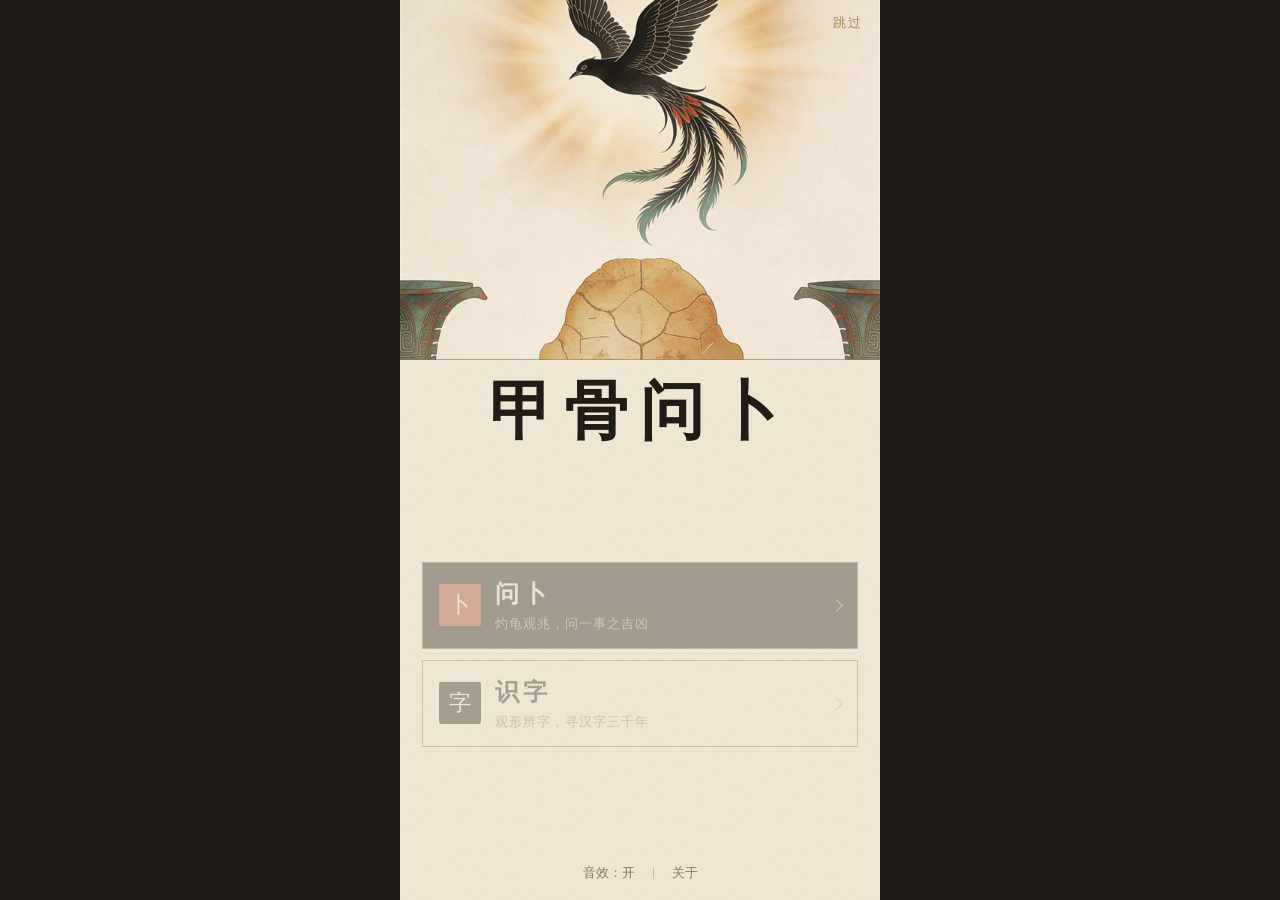
==== commit 97a95dad: "UX 七项升级：字阶/深色夜祭/微动效/裂纹转场；拓印阈值按中央字形区判定，修复真人擦不满全屏卡死" ====
--- a/index.html
+++ b/index.html
@@ -98,10 +98,10 @@
     <div class="topline"><span id="q-index">第 1 / 12 字</span><span id="q-score">已识 0 字</span></div>
     <div class="progress"><i id="q-progress"></i></div>
     <div class="q-prompt">观此甲骨之形，今日为何字？</div>
+    <span class="qbird tl" aria-hidden="true"></span>
+    <span class="qbird br" aria-hidden="true"></span>
     <div class="glyph-card" id="q-glyph">
-      <img class="shellbg" src="img/shell.jpg" alt="">
-      <span class="tk tl"></span><span class="tk tr"></span>
-      <span class="tk bl"></span><span class="tk br"></span>
+      <img class="shellbg" src="img/shell-pl.png" alt="">
       <div class="glyph-slot" id="q-glyph-slot"></div>
       <span class="kaishu" id="q-kaishu"></span>
       <svg class="crack" viewBox="0 0 200 200" preserveAspectRatio="none">
@@ -119,6 +119,7 @@
     <div class="progress"><i id="rub-progress"></i></div>
     <div class="q-prompt" id="rub-hint">以指涂抹龟甲墨拓，显出甲骨之形</div>
     <div class="rub-stage" id="rub-stage">
+      <span class="rub-bird" aria-hidden="true"></span>
       <div class="glyph-card rub-base">
         <div class="glyph-slot" id="rub-glyph-slot"></div>
       </div>
@@ -145,13 +146,21 @@
 
   <!-- 结果 -->
   <section class="screen" id="s-result">
+    <span class="result-bird" aria-hidden="true"></span>
     <div class="result-card">
       <img src="img/result.jpg" alt="">
       <div class="r-label">甲骨问卜·识字</div>
-      <div class="r-grade" id="r-grade">大吉</div>
       <div class="r-score">识得 <b id="r-score">0</b> / <span id="r-total">12</span> 字</div>
+      <div class="r-grade" id="r-grade"></div>
       <div class="r-text" id="r-text"></div>
     </div>
+    <!-- 巨字刻痕：位移滤镜制造刀凿毛边（不支持时字仍正常显示） -->
+    <svg width="0" height="0" style="position:absolute" aria-hidden="true">
+      <filter id="carvedge">
+        <feTurbulence type="fractalNoise" baseFrequency="0.035 0.09" numOctaves="2" seed="9"/>
+        <feDisplacementMap in="SourceGraphic" scale="7"/>
+      </filter>
+    </svg>
     <div class="result-tools">
       <button class="btn hair" id="btn-replay">再寻一次</button>
       <button class="btn ink" id="btn-share">保存字鉴</button>
@@ -180,6 +189,28 @@
     </div>
   </div>
 
+  <!-- 裂纹扫过转场：自中轴向上下灼开，0.4s；中点换页，新页自裂纹后浮现 -->
+  <div class="crack-fx" id="crack-fx" aria-hidden="true">
+    <svg viewBox="0 0 200 400" preserveAspectRatio="none">
+      <path class="cf-glow" d="M100 200 L96 168 L105 132 L93 96 L104 56 L98 20 L100 -8"/>
+      <path class="cf-glow" d="M100 200 L104 234 L94 270 L107 308 L95 346 L102 380 L100 408"/>
+      <path class="cf-main" d="M100 200 L96 168 L105 132 L93 96 L104 56 L98 20 L100 -8"/>
+      <path class="cf-main" d="M100 200 L104 234 L94 270 L107 308 L95 346 L102 380 L100 408"/>
+      <path class="cf-core" d="M100 200 L96 168 L105 132 L93 96 L104 56 L98 20 L100 -8"/>
+      <path class="cf-core" d="M100 200 L104 234 L94 270 L107 308 L95 346 L102 380 L100 408"/>
+      <!-- 短枝：随主纹同时灼开 -->
+      <path class="cf-glow" d="M96 168 L78 156"/>
+      <path class="cf-glow" d="M93 96 L74 102"/>
+      <path class="cf-glow" d="M104 234 L124 224"/>
+      <path class="cf-glow" d="M107 308 L128 316"/>
+      <path class="cf-main" d="M96 168 L78 156"/>
+      <path class="cf-main" d="M93 96 L74 102"/>
+      <path class="cf-main" d="M104 234 L124 224"/>
+      <path class="cf-main" d="M107 308 L128 316"/>
+    </svg>
+    <i class="cf-flash"></i>
+  </div>
+
 </div>
 
 <script src="js/glyphs.js"></script>
--- a/css/style.css
+++ b/css/style.css
@@ -19,19 +19,19 @@
 #app::before{content:"";position:absolute;inset:0;pointer-events:none;opacity:.5;z-index:2;
   background-image:url("data:image/svg+xml,%3Csvg xmlns='http://www.w3.org/2000/svg' width='160' height='160'%3E%3Cfilter id='n'%3E%3CfeTurbulence type='fractalNoise' baseFrequency='0.9' numOctaves='2'/%3E%3CfeColorMatrix values='0 0 0 0 0.45 0 0 0 0 0.36 0 0 0 0 0.2 0 0 0 0.04 0'/%3E%3C/filter%3E%3Crect width='100%25' height='100%25' filter='url(%23n)'/%3E%3C/svg%3E");}
 .screen{position:absolute;inset:0;display:none;flex-direction:column;padding:22px 22px 26px;
-  animation:screenIn .35s ease;z-index:1;overflow-y:auto;}
+  animation:screenIn .35s ease;z-index:1;overflow-y:auto;overflow-x:hidden;}
 .screen.active{display:flex;}
 @keyframes screenIn{from{opacity:0;}to{opacity:1;}}
 
 /* 通用构件 */
-.topline{display:flex;justify-content:space-between;align-items:center;font-size:12.5px;color:#8a7a5a;
+.topline{display:flex;justify-content:space-between;align-items:center;font-size:14px;color:#8a7a5a;
   letter-spacing:.12em;position:relative;z-index:3;}
 .progress{height:2px;background:rgba(156,123,69,.28);overflow:hidden;margin:13px 0 4px;
   position:relative;z-index:3;}
 .progress i{display:block;height:100%;background:var(--gold);width:0;transition:width .4s ease;}
 .btn{
   display:block;width:100%;padding:16px;border:1px solid transparent;border-radius:2px;cursor:pointer;
-  font-size:17px;letter-spacing:.3em;text-indent:.3em;font-family:var(--serif);
+  font-size:16px;letter-spacing:.3em;text-indent:.3em;font-family:var(--serif);
   position:relative;z-index:3;transition:opacity .12s;}
 .btn:active{opacity:.8;}
 .btn.ink{background:var(--ink);color:var(--bone);}
@@ -51,8 +51,9 @@
 .l-ground{clip-path:inset(62% 0 0 0);}
 .home-body{flex:1;display:flex;flex-direction:column;justify-content:space-between;
   padding:20px 22px 18px;position:relative;z-index:3;}
-.htitle{font-size:34px;font-weight:900;letter-spacing:.18em;color:var(--ink);line-height:1;
-  text-align:center;}
+/* 主标题档：四字占屏宽约 70%（含 .18em 字距，总宽≈4.54em） */
+.htitle{font-size:clamp(52px,15.4vw,64px);font-weight:900;letter-spacing:.18em;
+  color:var(--ink);line-height:1;text-align:center;}
 .doors{display:flex;flex-direction:column;gap:11px;transition:opacity .4s ease;}
 .door{display:flex;align-items:center;gap:14px;padding:15px 16px;
   border:1px solid var(--gold);cursor:pointer;user-select:none;transition:transform .12s,opacity .12s;}
@@ -62,10 +63,10 @@
 .dseal{width:42px;height:42px;flex:none;background:var(--cinnabar);color:var(--bone);
   display:flex;align-items:center;justify-content:center;font-size:22px;border-radius:2px;}
 .dseal.ink{background:var(--ink);}
-.d-text b{display:block;font-size:21px;letter-spacing:.18em;margin-bottom:4px;}
-.d-text span{font-size:12.5px;color:#8a7a5a;letter-spacing:.08em;}
+.d-text b{display:block;font-size:24px;letter-spacing:.18em;margin-bottom:4px;}
+.d-text span{font-size:13px;color:#8a7a5a;letter-spacing:.08em;}
 .home-tools{display:flex;justify-content:center;align-items:center;
-  font-size:12.5px;color:#8a7a5a;}
+  font-size:13px;color:#8a7a5a;}
 .home-tools span{padding:0 18px;cursor:pointer;}
 .home-tools i{width:1px;height:11px;background:#c9b98f;font-style:normal;}
 @keyframes rise{from{opacity:0;transform:translateY(14px);}to{opacity:1;transform:none;}}
@@ -83,6 +84,9 @@
   animation:groundUp 1s cubic-bezier(.2,.7,.2,1) .3s forwards;}
 #s-home.intro .htitle{opacity:0;animation:titleIn .5s ease 1.8s forwards;}
 #s-home.intro .doors{opacity:.35;pointer-events:none;}
+/* 玄鸟轻翔：入场合拢后，几不可察的展翅起伏（3.2s 一周，不细看不觉） */
+#s-home:not(.intro) .l-bird{animation:birdSoar 3.2s ease-in-out infinite;}
+@keyframes birdSoar{0%,100%{transform:none;}50%{transform:translateY(-3px) rotate(-.35deg);}}
 @keyframes birdIn{from{opacity:0;transform:scale(.5);}
   to{opacity:1;transform:scale(1);}}
 @keyframes groundUp{from{opacity:0;transform:translateY(50px);}
@@ -91,8 +95,8 @@
 
 /* 问卜 · 命龟 */
 .go-home{cursor:pointer;color:#a08a5e;}
-.d-lead h3{font-size:23px;letter-spacing:.12em;margin:28px 0 14px;}
-.d-lead p{font-size:14.5px;line-height:2.1;color:#5d4f36;}
+.d-lead h3{font-size:24px;letter-spacing:.12em;margin:28px 0 14px;}
+.d-lead p{font-size:16px;line-height:2.1;color:#5d4f36;}
 .d-cats{display:grid;grid-template-columns:repeat(3,1fr);gap:10px;margin:28px 0;}
 .cat{padding:14px 0;text-align:center;border:1px solid var(--gold);font-size:16px;
   background:transparent;cursor:pointer;color:var(--ink);font-family:var(--serif);
@@ -100,12 +104,21 @@
 .cat:active{transform:translateY(1px);}
 .cat.on{background:var(--ink);color:var(--bone);border-color:var(--ink);}
 #btn-charge{margin-top:auto;}
-.d-foot{font-size:12px;color:#9a8760;text-align:center;margin-top:14px;line-height:1.8;
+.d-foot{font-size:13px;color:#9a8760;text-align:center;margin-top:14px;line-height:1.8;
   position:relative;z-index:3;}
+/* 矮屏（高≤600，如 iPhone SE 初代）：命龟页紧凑一档，保证不出现纵向滚动 */
+@media (max-height:600px){
+  .steps{margin-top:8px;}
+  .d-lead h3{margin:18px 0 10px;}
+  .d-lead p{line-height:1.9;}
+  .d-cats{margin:18px 0;}
+  .cat{padding:11px 0;}
+  .d-foot{margin-top:10px;}
+}
 
 /* 三步进度：命龟 → 灼龟 → 卜辞 */
 .steps{display:flex;align-items:center;justify-content:center;gap:9px;margin-top:13px;
-  font-size:11.5px;letter-spacing:.22em;color:#bcaf92;font-family:var(--serif);
+  font-size:13px;letter-spacing:.22em;color:#bcaf92;font-family:var(--serif);
   position:relative;z-index:3;}
 .steps i{width:16px;height:1px;background:#ccbe99;font-style:normal;}
 .steps .done{color:#9a8c6b;}
@@ -113,10 +126,11 @@
 
 /* 问卜 · 灼龟 */
 /* 环境压暗：加热/裂后，四周暗下，视线聚于龟甲 */
-.burn-dim{position:absolute;left:-22px;right:-22px;top:-22px;bottom:-22px;pointer-events:none;
+.burn-dim{position:absolute;inset:0;pointer-events:none;
   opacity:0;transition:opacity .55s ease;z-index:0;
-  background:radial-gradient(circle at 50% 47%,transparent 26%,
-    rgba(33,25,17,.14) 48%,rgba(24,18,12,.30) 76%,rgba(17,12,8,.40) 100%);}
+  background:radial-gradient(circle at 50% 47%,transparent 24%,
+    rgba(33,25,17,.14) 46%,rgba(24,18,12,.30) 72%,rgba(17,12,8,.40) 90%,
+    rgba(17,12,8,.40) 100%);}
 #s-d-burn.heating .burn-dim,#s-d-burn.fired .burn-dim{opacity:1;}
 
 .burn-stage{position:relative;width:min(72vw,300px);aspect-ratio:1;margin:26px auto 0;
@@ -183,41 +197,70 @@
 
 /* 问卜 · 卜辞（Seedream 底图：上玄鸟 / 中灼晕 / 下山纹铜边） */
 .oracle-bg{position:absolute;inset:0;z-index:0;}
-.oracle-bg img{width:100%;height:100%;object-fit:cover;}
+.oracle-bg img{display:block;width:100%;height:100%;object-fit:cover;}
 /* 不设 z-index：避免形成堆叠上下文，保证 shell 的 multiply 能与底图混合 */
 .oracle{flex:1;display:flex;flex-direction:column;align-items:center;justify-content:flex-start;
   position:relative;}
 .o-meta,.o-grade,.o-text{position:relative;}
 .o-pad{flex:.9;}
 .o-pad.bot{flex:1;}
-.o-meta{font-size:13.5px;color:#7a6745;letter-spacing:.1em;}
+.o-meta{font-size:13px;color:#7a6745;letter-spacing:.1em;}
 .o-stage{position:relative;width:min(56vw,220px);aspect-ratio:1;margin-top:12px;}
 .o-stage img{position:absolute;inset:0;width:100%;height:100%;object-fit:contain;
   mix-blend-mode:multiply;}
 .o-crack path{fill:none;stroke:var(--cinnabar);stroke-width:2.8;stroke-linecap:round;}
-.o-grade{font-size:92px;color:var(--cinnabar);font-weight:900;line-height:1;margin-top:18px;}
-.o-text{font-size:14px;color:#43351e;line-height:2;text-align:center;padding:0 8px;margin-top:10px;}
+.o-grade{font-size:108px;color:var(--cinnabar);font-weight:900;line-height:1;margin-top:18px;}
+.o-text{font-size:16px;color:#43351e;line-height:2;text-align:center;padding:0 8px;margin-top:10px;}
 .o-tools{display:flex;gap:10px;position:relative;z-index:3;margin-top:6px;}
-.o-tools .btn{flex:1;font-size:14px;padding:14px 4px;letter-spacing:.1em;text-indent:.1em;}
+.o-tools .btn{flex:1;font-size:15px;padding:14px 4px;letter-spacing:.1em;text-indent:.1em;}
 
 /* 识字结果 → 问卜导流 */
-.cross-link{text-align:center;font-size:13.5px;color:#a08a5e;margin-top:18px;cursor:pointer;
+.cross-link{text-align:center;font-size:13px;color:#a08a5e;margin-top:18px;cursor:pointer;
   letter-spacing:.15em;}
 
 /* 答题 / 拓印：商代青铜式玄鸟纹底（Seedream 5.0 Pro 生成，手工色阶处理；
    取法妇好墓"好"汽柱甑颈部小鸟纹：闭钩喙/圆眼/多齿冠/短翅/尾分二翎；
-   只有玄鸟，无碎片/裂纹/云雷纹，无文字）。透明度 22%，若隐若现
-   答题=白底图 multiply；拓印=反转黑底图 screen，骨白隐纹 */
+   玄鸟疏落，只有玄鸟，无碎片/裂纹/云雷纹，无文字）
+   答题=白底图 multiply 32%；拓印=反转黑底图 screen 24%，骨白隐纹 */
 #s-quiz::before,#s-rub::before{
   content:"";position:absolute;inset:0;pointer-events:none;z-index:0;
   background-size:cover;background-position:center;}
 #s-quiz::before{background-image:url("../img/bird-pattern.jpg");
-  mix-blend-mode:multiply;opacity:.22;}
+  mix-blend-mode:multiply;opacity:.32;}
 #s-rub::before{background-image:url("../img/bird-pattern-dark.jpg");
-  mix-blend-mode:screen;opacity:.22;}
-
-/* 答题 */
-#s-quiz .glyph-card{margin-top:auto;}
+  mix-blend-mode:screen;opacity:.24;}
+
+/* 任务2：玄鸟贯穿全程 —— CSS mask 引用切图（bird-fly 飞玄鸟 / bird-line 站立青铜鸟），
+   颜色随 background-color：纸页用 ink/gold，拓印墨页用骨白；装饰而已，不抢视线 */
+#s-quiz .qbird{position:absolute;width:132px;aspect-ratio:262/466;pointer-events:none;
+  z-index:1;opacity:.08;background-color:var(--ink);
+  -webkit-mask:url("../img/bird-fly.png") center/contain no-repeat;
+          mask:url("../img/bird-fly.png") center/contain no-repeat;}
+#s-quiz .qbird.tl{top:84px;left:0;transform:scaleX(-1);}
+#s-quiz .qbird.br{bottom:104px;right:0;}
+#s-rub .rub-bird{position:absolute;left:50%;top:-30px;width:26px;aspect-ratio:189/229;
+  transform:translateX(-50%);pointer-events:none;background-color:rgba(233,220,190,.82);
+  -webkit-mask:url("../img/bird-line.png") center/contain no-repeat;
+          mask:url("../img/bird-line.png") center/contain no-repeat;}
+.rail-bird{flex:0 0 9%;height:18px;aspect-ratio:189/229;pointer-events:none;
+  margin-top:3px;background-color:var(--gold);
+  -webkit-mask:url("../img/bird-line.png") center/contain no-repeat;
+          mask:url("../img/bird-line.png") center/contain no-repeat;}
+.result-bird{position:absolute;left:50%;top:27%;width:90%;aspect-ratio:262/466;
+  transform:translate(-50%,-50%);z-index:1;pointer-events:none;opacity:.07;
+  background-color:var(--ink);
+  -webkit-mask:url("../img/bird-fly.png") center/contain no-repeat;
+          mask:url("../img/bird-fly.png") center/contain no-repeat;}
+
+/* 答题：无框大龟甲（甲身裁片 395×545，羽化融入纸面） */
+#s-quiz .glyph-card{margin:auto 0;height:min(58vh,520px);width:auto;max-width:94vw;
+  aspect-ratio:395/545;border:none;
+  animation:shellBreathe 3s ease-in-out infinite;}
+#s-quiz .glyph-card.wrong{animation:shake .35s;} /* 答错时呼吸让位于抖动 */
+@keyframes shellBreathe{0%,100%{transform:scale(1);}50%{transform:scale(1.02);}}
+#s-quiz .shellbg{object-fit:fill;}
+#s-quiz .glyph-slot svg{width:88%;}
+#s-quiz .kaishu{font-size:150px;}
 #s-quiz .opts{margin-top:auto;}
 .q-prompt{font-size:16px;color:#5d4f36;letter-spacing:.08em;margin:14px 0 6px;
   font-family:var(--serif);position:relative;z-index:3;}
@@ -259,21 +302,30 @@
 
 /* 答错提示：与裂纹同闪同隐（固定行高，选项不跳动） */
 .q-tip{flex:none;height:26px;margin-top:6px;display:flex;align-items:center;
-  justify-content:center;font-size:15px;letter-spacing:.3em;color:var(--cinnabar);
+  justify-content:center;font-size:13px;letter-spacing:.3em;color:var(--cinnabar);
   font-family:var(--serif);opacity:0;position:relative;z-index:3;}
 .q-tip.show{animation:tipFlash .8s ease;}
 @keyframes tipFlash{0%,6%{opacity:0;}14%,45%{opacity:1;}100%{opacity:0;}}
 
-/* 选项：发丝线网格，无圆角 */
-.opts{display:grid;grid-template-columns:1fr 1fr;gap:1px;margin-top:auto;
-  background:rgba(156,123,69,.5);border:1px solid rgba(156,123,69,.5);
-  position:relative;z-index:3;}
+/* 选项：四片龟甲碎片，各自不规则圆角、细金边线、淡龟甲色底 */
+.opts{display:grid;grid-template-columns:1fr 1fr;gap:9px;margin-top:auto;
+  background:none;border:none;position:relative;z-index:3;}
 .opt{
-  padding:17px 0;text-align:center;font-size:22px;cursor:pointer;border:none;
-  background:var(--paper);color:var(--ink);font-family:var(--serif);transition:opacity .12s;}
+  padding:17px 0;text-align:center;font-size:24px;cursor:pointer;
+  border:1px solid rgba(156,123,69,.6);
+  background:linear-gradient(150deg,#F7EED9 0%,#F1E5C9 55%,#EBDCB9 100%);
+  color:var(--ink);font-family:var(--serif);
+  transition:background .15s,color .15s,border-color .15s,opacity .12s;}
+/* 每片四角方圆各异，如自然崩裂的甲片 */
+.opt:nth-child(1){border-radius:17px 7px 21px 9px/9px 19px 7px 15px;}
+.opt:nth-child(2){border-radius:7px 19px 9px 23px/21px 9px 17px 7px;}
+.opt:nth-child(3){border-radius:9px 23px 7px 17px/7px 15px 21px 9px;}
+.opt:nth-child(4){border-radius:23px 7px 17px 7px/9px 7px 19px 21px;}
 .opt:active{opacity:.82;}
-.opt.right{background:var(--bronze);color:var(--bone);}
-.opt.bad{background:var(--cinnabar);color:var(--bone);}
+/* 识得：深棕底骨白字，如墨刻入骨；错：朱砂描边，甲片仍在 */
+.opt.right{background:var(--ink);color:var(--bone);border-color:var(--ink);}
+.opt.bad{background:rgba(166,58,46,.08);color:var(--cinnabar);
+  border-color:var(--cinnabar);border-width:1.5px;}
 .opt.lock{pointer-events:none;}
 .opt.lock:not(.right):not(.bad){opacity:.45;}
 
@@ -284,11 +336,11 @@
 .explain-sheet{width:100%;background:var(--paper);padding:24px 24px 28px;
   border-top:2px solid var(--gold);animation:up .35s ease;}
 @keyframes up{from{transform:translateY(40px);}to{transform:none;}}
-.explain-sheet h4{font-size:15px;color:var(--cinnabar);letter-spacing:.25em;margin-bottom:10px;
+.explain-sheet h4{font-size:16px;color:var(--cinnabar);letter-spacing:.25em;margin-bottom:10px;
   font-weight:700;font-family:var(--serif);}
-.explain-sheet p{font-size:15.5px;line-height:1.9;color:#4a3c24;margin-bottom:16px;}
+.explain-sheet p{font-size:16px;line-height:1.9;color:#4a3c24;margin-bottom:16px;}
 .explain-actions{display:flex;gap:12px;}
-.explain-actions .btn{flex:1;font-size:15px;padding:14px;z-index:1;}
+.explain-actions .btn{flex:1;font-size:16px;padding:14px;z-index:1;}
 
 /* 字鉴收藏卡预览层（长按存图；遮罩点击收起） */
 .card-mask{position:absolute;inset:0;background:rgba(20,16,10,.72);display:none;
@@ -310,13 +362,18 @@
 #s-rub .progress{background:rgba(247,241,225,.18);}
 #s-rub .progress i{background:var(--bronze);}
 #s-rub .q-prompt{color:rgba(247,241,225,.82);}
-.rub-stage{position:relative;width:100%;max-width:356px;height:48vh;margin:auto;
-  border:1px solid rgba(247,241,225,.35);background:var(--ink);z-index:3;}
-.rub-stage .glyph-card{position:absolute;inset:0;margin:0;max-width:none;border:none;background:var(--ink);}
-.rub-stage .glyph-slot svg{width:60%;color:var(--bone);}
+.rub-stage{position:relative;width:100%;max-width:380px;height:56vh;margin:auto;
+  border:none;background:transparent;z-index:3;}
+.rub-stage .glyph-card{position:absolute;inset:0;margin:0;max-width:none;border:none;background:transparent;}
+.rub-stage .glyph-slot svg{width:72%;color:var(--bone);}
 #rub-canvas{position:absolute;inset:0;width:100%;height:100%;z-index:4;touch-action:none;cursor:crosshair;}
-#s-rub .opts{background:rgba(247,241,225,.25);border-color:rgba(247,241,225,.25);}
-#s-rub .opt{background:var(--ink);color:var(--bone);}
+#s-rub .opts{gap:9px;}
+#s-rub .opt{background:rgba(233,220,190,.07);color:rgba(233,220,190,.92);
+  border-color:rgba(176,146,94,.55);}
+#s-rub .opt.right{background:var(--bone,#F7F1E1);color:var(--ink);
+  border-color:var(--bone,#F7F1E1);}
+#s-rub .opt.bad{background:rgba(198,74,52,.14);color:#D9705C;
+  border-color:#C64A34;}
 
 /* 观变 —— 横向字源轮播（cover-flow）
    当前阶段居中放大高亮；左右邻阶 .3 透明、.7 缩小、向外偏移；
@@ -327,16 +384,20 @@
 .evo-carousel{position:relative;width:100%;height:min(66vw,272px);flex:none;touch-action:pan-y;}
 .evo-cell{position:absolute;inset:0;display:flex;align-items:center;justify-content:center;
   pointer-events:none;opacity:0;color:var(--ink);}
+/* --y：当前字轻浮专用（@property 注册后方可连续插值；不支持时回退 0） */
+@property --y{syntax:"<length>";inherits:false;initial-value:0px;}
 .cell-box{width:min(60vw,240px);aspect-ratio:1;display:flex;align-items:center;justify-content:center;
-  transform:translateX(var(--x,0)) scale(var(--s,1));transform-origin:center;}
+  transform:translateX(var(--x,0)) translateY(var(--y,0)) scale(var(--s,1));transform-origin:center;}
+.evo-cell.cur .cell-box{animation:evoFloat 3.4s ease-in-out infinite;}
+@keyframes evoFloat{0%,100%{--y:0px;}50%{--y:-7px;}}
 .evo-carousel.ready .evo-cell{transition:opacity .6s ease;}
 .evo-carousel.ready .cell-box{transition:transform .6s cubic-bezier(.25,.8,.3,1);}
 .cell-box svg{width:100%;height:100%;}
 .cell-box span.txt{font-size:116px;line-height:1;}
 .cell-box img.li-glyph{width:100%;height:100%;object-fit:contain;}
 .cell-box span.txt.kai{font-family:"STKaiti","KaiTi","Noto Serif SC",serif;}
-.evo-char-name{font-size:15px;color:#8a7a5a;letter-spacing:.2em;}
-.evo-note{font-size:13.5px;line-height:1.9;color:#5d4f36;text-align:left;
+.evo-char-name{font-size:13px;color:#8a7a5a;letter-spacing:.2em;}
+.evo-note{font-size:16px;line-height:1.9;color:#5d4f36;text-align:left;
   border-left:2px solid var(--bronze);padding:2px 0 2px 12px;margin:0 0 18px;
   font-family:var(--serif);position:relative;z-index:3;}
 .evo-note.flash{animation:evoFade .45s ease;}
@@ -349,26 +410,42 @@
 .evo-node i{display:block;width:24px;height:24px;border-radius:50%;background:var(--paper);
   border:1.5px solid var(--gold);margin:0 auto 7px;font-style:normal;font-size:11.5px;
   line-height:21px;color:#9a8760;transition:all .2s;}
-.evo-node span{font-size:10.5px;color:#9a8760;font-family:var(--serif);}
+.evo-node span{font-size:12px;color:#9a8760;font-family:var(--serif);}
 .evo-node.on i{background:var(--bronze);border-color:var(--bronze);color:var(--bone);}
 .evo-node.on span{color:var(--bronze);font-weight:600;}
-#evo-done{font-size:15px;padding:14px;}
-
-/* 结果 —— 卷轴如卜辞，判词竖排 */
+#evo-done{font-size:16px;padding:14px;}
+
+/* 结果 —— 卷轴为底，评级巨字压轴，短判词横承其下 */
 #s-result{justify-content:center;}
 .result-card{
-  padding:38px 30px 34px;text-align:center;position:relative;overflow:hidden;
-  min-height:440px;display:flex;flex-direction:column;justify-content:center;z-index:3;}
-.result-card img{position:absolute;inset:0;width:100%;height:100%;object-fit:cover;z-index:0;}
+  padding:66px 26px 34px;text-align:center;position:relative;overflow:hidden;
+  height:min(72vh,648px);display:flex;flex-direction:column;justify-content:center;z-index:3;}
+.result-card img{position:absolute;inset:0;width:100%;height:100%;object-fit:cover;
+  object-position:center 30%;z-index:0;}
 .result-card > *{position:relative;z-index:1;}
-.result-card .r-label{font-size:12.5px;letter-spacing:.3em;color:#7a6745;font-family:var(--serif);}
-.result-card .r-grade{font-size:68px;color:var(--cinnabar);margin:12px 0;letter-spacing:.16em;
-  font-family:var(--serif);font-weight:900;line-height:1.1;}
-.result-card .r-score{font-size:15px;color:#5d4f36;line-height:2;}
-.result-card .r-text{writing-mode:vertical-rl;height:116px;margin:16px auto 0;
-  font-size:15px;color:#43351e;line-height:1.9;font-family:var(--serif);}
+.result-card .r-label{font-size:13px;letter-spacing:.32em;color:#8a7752;font-family:var(--serif);}
+.result-card .r-score{font-size:13px;color:#8a7752;line-height:1.8;letter-spacing:.08em;margin-top:5px;}
+.result-card .r-grade{flex:1;min-height:0;display:flex;flex-direction:column;align-items:center;
+  justify-content:center;gap:0;}
+.r-grade span{
+  font-family:var(--serif);font-weight:900;
+  font-size:clamp(158px,45vw,190px);line-height:1.04;
+  color:var(--cinnabar);
+  text-shadow:0 1px 0 rgba(255,236,214,.55),0 -2px 4px rgba(84,16,10,.22),
+    2px 3px 12px rgba(70,20,10,.16);
+  opacity:0;transform:translateY(26px) scale(1.06);
+  animation:gradeEmerge .95s cubic-bezier(.22,.75,.25,1) forwards;}
+/* 从甲骨纹理中慢慢显现：毛边刻痕滤镜全程保留，模糊→清晰 */
+@keyframes gradeEmerge{
+  0%{opacity:0;transform:translateY(26px) scale(1.06);
+     filter:url(#carvedge) blur(14px);}
+  55%{opacity:1;}
+  100%{opacity:1;transform:none;filter:url(#carvedge) blur(0);}
+}
+.result-card .r-text{font-size:15px;color:#5d4f36;line-height:1.7;letter-spacing:.08em;
+  margin-top:2px;transform:translateY(-8px);font-family:var(--serif);}
 .result-tools{display:flex;gap:12px;margin-top:18px;position:relative;z-index:3;}
-.result-tools .btn{flex:1;font-size:15px;letter-spacing:.2em;text-indent:.2em;padding:14px;}
+.result-tools .btn{flex:1;font-size:16px;letter-spacing:.2em;text-indent:.2em;padding:14px;}
 
 /* ============================================================
    问卜三屏 · 「玄漆夜祭」深色方案
@@ -409,8 +486,9 @@
 /* 灼龟：甲框与刻痕收为暗金；暗角在玄漆上再沉一层 */
 .night .burn-stage{border-color:var(--n-line);}
 .night .burn-stage .tk{border-color:rgba(176,146,94,.8);}
-.night .burn-dim{background:radial-gradient(circle at 50% 47%,transparent 22%,
-  rgba(10,7,4,.25) 50%,rgba(8,6,3,.55) 78%,rgba(6,4,2,.72) 100%);}
+.night .burn-dim{background:radial-gradient(circle at 50% 47%,transparent 20%,
+  rgba(10,7,4,.25) 46%,rgba(8,6,3,.55) 72%,rgba(6,4,2,.72) 90%,
+  rgba(6,4,2,.72) 100%);}
 
 /* 裂纹三层在暗底提亮：辉光暖、朱砂烈、核心白炽（核心层不变） */
 .night .hc-glow{stroke:rgba(224,120,56,.55);}
@@ -433,6 +511,25 @@
 .night-door .d-text span{color:#A8936F;}
 .night-door::after{border-top-color:#B0925E;border-right-color:#B0925E;}
 
+/* ===== 任务7：裂纹扫过转场（0.4s，明暗页面通用） ===== */
+.crack-fx{position:absolute;inset:0;z-index:40;pointer-events:none;opacity:0;}
+.crack-fx svg{position:absolute;inset:0;width:100%;height:100%;overflow:visible;}
+/* pathLength:100 归一化，dashoffset 100→0 即自中轴向上/下灼开 */
+.crack-fx path{fill:none;stroke-linecap:round;pathLength:100;
+  stroke-dasharray:100;stroke-dashoffset:100;}
+.cf-glow{stroke:rgba(224,120,56,.7);stroke-width:8;filter:blur(3px);}
+.cf-main{stroke:var(--cinnabar);stroke-width:3.2;}
+.cf-core{stroke:#F4E8D2;stroke-width:1.3;}
+.cf-flash{position:absolute;inset:0;opacity:0;
+  background:radial-gradient(circle at 50% 50%,rgba(255,224,170,.5) 0%,
+    rgba(198,74,52,.18) 28%,transparent 55%);}
+.crack-fx.go{animation:cfCover .4s ease;}
+.crack-fx.go path{animation:cfDraw .4s ease;}
+.crack-fx.go .cf-flash{animation:cfFlash .4s ease;}
+@keyframes cfDraw{0%{stroke-dashoffset:100;}38%{stroke-dashoffset:0;}100%{stroke-dashoffset:0;}}
+@keyframes cfFlash{0%{opacity:0;}28%{opacity:1;}55%{opacity:.45;}100%{opacity:0;}}
+@keyframes cfCover{0%{opacity:0;}12%{opacity:1;}62%{opacity:1;}100%{opacity:0;}}
+
 /* 尊重减弱动效偏好 */
 @media (prefers-reduced-motion: reduce){
   *,*::before,*::after{animation-duration:.01ms !important;animation-delay:0 !important;
